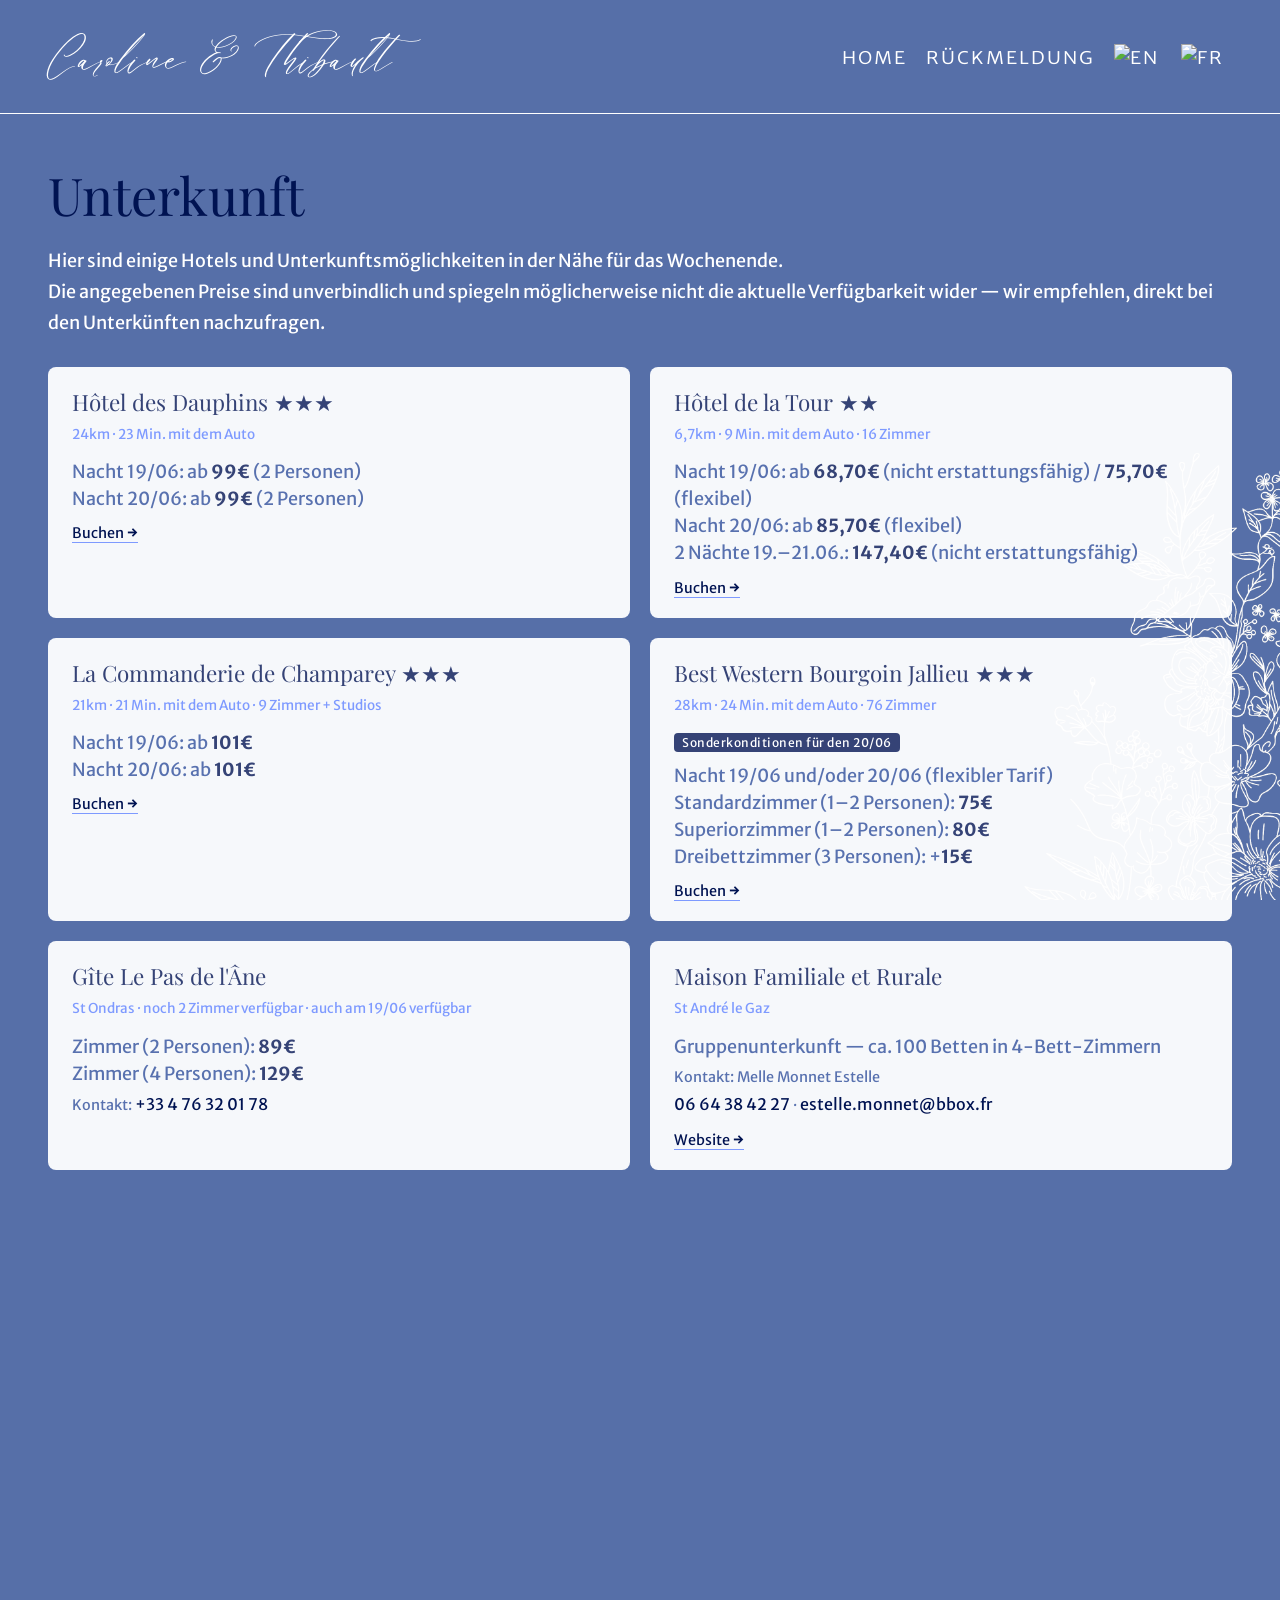
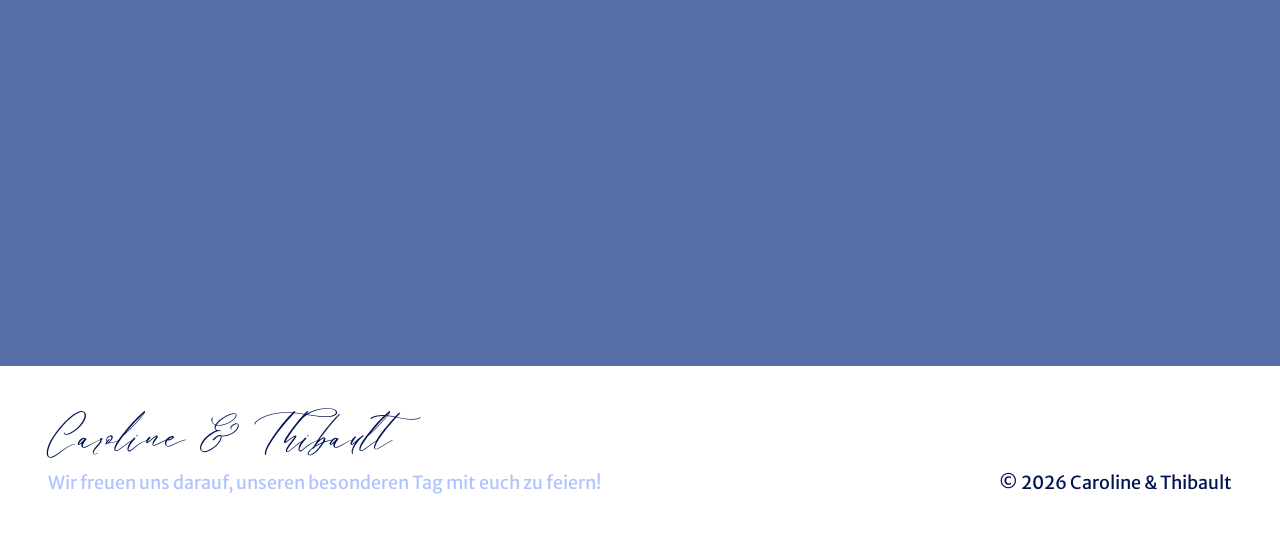
==== accommodation-de.html @ 01caefed "French and German accommodation pages" ====
<!DOCTYPE html>
<html lang="de">
<head>
    <link rel="stylesheet" href="style.css">
    <title>Hochzeit von Caro & Thibault</title>
    <meta charset="utf-8">
    <meta name="viewport" content="width=device-width, initial-scale=1.0">
    <link rel="icon" type="image/x-icon" href="favicon/favicon.ico">
    <link rel="stylesheet" href="https://fonts.googleapis.com/css?family=Merriweather+Sans:300|Merriweather+Sans:800|Playfair+Display">
</head>
<body>
<nav>
    <span class="logo"><i class="fancy">Caroline & Thibault</i></span>
    <div>
        <a href="index-de.html">Home</a>
        <a href="rsvp-de.html">Rückmeldung</a>
        <a href="accommodation.html">
            <img class="nav-flag" src="https://upload.wikimedia.org/wikipedia/commons/8/83/Flag_of_the_United_Kingdom_%283-5%29.svg" alt="EN"/>
        </a>
        <a href="accommodation-fr.html">
            <img class="nav-flag" src="https://upload.wikimedia.org/wikipedia/commons/c/c3/Flag_of_France.svg" alt="FR"/>
        </a>
    </div>
</nav>

<section class="flex header">
    <div>
        <h2 id="accommodation">Unterkunft</h2>
        <p>Hier sind einige Hotels und Unterkunftsmöglichkeiten in der Nähe für das Wochenende.<br/>Die angegebenen Preise sind unverbindlich und spiegeln möglicherweise nicht die aktuelle Verfügbarkeit wider — wir empfehlen, direkt bei den Unterkünften nachzufragen.</p>

       <div class="hotel-grid">

            <div class="hotel-card">
                <h3>Hôtel des Dauphins ★★★</h3>
                <p class="hotel-meta">24km · 23 Min. mit dem Auto</p>
                <p>Nacht 19/06: ab <strong>99€</strong> (2 Personen)</p>
                <p>Nacht 20/06: ab <strong>99€</strong> (2 Personen)</p>
                <a href="http://www.hotelsdesdauphins.com//">Buchen →</a>
            </div>

            <div class="hotel-card">
                <h3>Hôtel de la Tour ★★</h3>
                <p class="hotel-meta">6,7km · 9 Min. mit dem Auto · 16 Zimmer</p>
                <p>Nacht 19/06: ab <strong>68,70€</strong> (nicht erstattungsfähig) / <strong>75,70€</strong> (flexibel)</p>
                <p>Nacht 20/06: ab <strong>85,70€</strong> (flexibel)</p>
                <p>2 Nächte 19.–21.06.: <strong>147,40€</strong> (nicht erstattungsfähig)</p>
                <a href="https://www.hoteldelatourdupin.com/">Buchen →</a>
            </div>

            <div class="hotel-card">
                <h3>La Commanderie de Champarey ★★★</h3>
                <p class="hotel-meta">21km · 21 Min. mit dem Auto · 9 Zimmer + Studios</p>
                <p>Nacht 19/06: ab <strong>101€</strong></p>
                <p>Nacht 20/06: ab <strong>101€</strong></p>
                <a href="https://www.logishotels.com/fr/hotel/-2324?partid=1535/">Buchen →</a>
            </div>

            <div class="hotel-card">
                <h3>Best Western Bourgoin Jallieu ★★★</h3>
                <p class="hotel-meta">28km · 24 Min. mit dem Auto · 76 Zimmer</p>
                <span class="hotel-badge">Sonderkonditionen für den 20/06</span>
                <p>Nacht 19/06 und/oder 20/06 (flexibler Tarif)</p>
                <p>Standardzimmer (1–2 Personen): <strong>75€</strong></p>
                <p>Superiorzimmer (1–2 Personen): <strong>80€</strong></p>
                <p>Dreibettzimmer (3 Personen): +<strong>15€</strong></p>
                <a href="https://www.bestwestern-hotel-bourgoin.com/en/?utm_source=google&utm_medium=organic&utm_campaign=knowledge-graph">Buchen →</a>
            </div>

            <div class="hotel-card">
                <h3>Gîte Le Pas de l'Âne</h3>
                <p class="hotel-meta">St Ondras · noch 2 Zimmer verfügbar · auch am 19/06 verfügbar</p>
                <p>Zimmer (2 Personen): <strong>89€</strong></p>
                <p>Zimmer (4 Personen): <strong>129€</strong></p>
                <p class="hotel-contact">Kontakt: <a href="tel:+33476320178">+33 4 76 32 01 78</a></p>
            </div>

            <div class="hotel-card">
                <h3>Maison Familiale et Rurale</h3>
                <p class="hotel-meta">St André le Gaz</p>
                <p>Gruppenunterkunft — ca. 100 Betten in 4-Bett-Zimmern</p>
                <p class="hotel-contact">Kontakt: Melle Monnet Estelle<br/><a href="tel:+33664384227">06 64 38 42 27</a> · <a href="mailto:estelle.monnet@bbox.fr">estelle.monnet@bbox.fr</a></p>
                <a href="http://www.mfr-chalet-saintandre.org">Website →</a>
            </div>
        </div>

        <iframe src="https://www.google.com/maps/d/u/2/embed?mid=1q8tVdiSLbRMxxiuHOQV0YVHYGNm067g&ehbc=2E312F&noprof=1" width="100%" height="620" style="display: block; border: none; border-radius: 8px; margin: 24px 0;"></iframe>

    </div>
</section>

<footer class="flex">
    <div>
        <span><i class="fancy">Caroline & Thibault</i></span>
        <p class="light-blue">Wir freuen uns darauf, unseren besonderen Tag mit euch zu feiern!</p>
    </div>
    <div>
        <p class="blue">© 2026 Caroline & Thibault</p>
    </div>
</footer>
</body>
</html>
---- style.css ----
*, html {
    margin: 0;
    padding: 0;
    box-sizing: border-box;
}

html, body {
    height: 100%;
    /*width: 100%;*/
    font-family: "Merriweather Sans", "Helvetica Neue", Helvetica, Arial, sans-serif;
}

@font-face {
    font-family: myFont;
    src: url(fonts/lejour.otf); /* url of the font */
}

@font-face {
    font-family: myFontSerif;
    src: url(fonts/lejour-serif.otf); /* url of the font */
}

body {
    /*background: #566fa8 url("bg.png") no-repeat fixed;*/
    background: #566fa8 url("flowers2.png") no-repeat fixed;
    background-position-x: right;
    background-position-y: bottom;
    background-size: 200px;
    font-size: 18px;

    color: white;
    /*padding: 20px;*/

    & > * {
        padding: 24px;
    }
}

h1, h2, h3, h4, h5 {
    font-family: "Playfair Display", serif;
    color: #001352;
    /*font-weight: 800;*/
    margin-bottom: 16px;
    font-weight: 100;
}

h1 {
    font-size: 4.5rem;
    color: #b1c3ff;
}

h2 {
    font-size: 3.25rem;
}

h3 {
    font-size: 1.75rem;
}

a {
    color: #fff;
    text-decoration-line: none;

    &:hover {
        color: #7e9aff;
    }
}

p {
    line-height: 1.95rem;
}

nav {
    position: fixed;
    top: 0;
    left: 0;
    right: 0;
    display: flex;
    align-items: center;
    justify-content: space-between;
    background: #566fa8;
    border-bottom: 1px solid #fff;
    padding: 12px 24px;

    a {
        font-variant: all-small-caps;
        font-size: 20px;
        font-weight: 300 !important;
        letter-spacing: 2px;
        padding: 0 4px;

    }
}

.logo {
    padding-top: 12px;
}

button {
    font-family: "Playfair Display", serif;
    font-size: 20px;
    font-variant: all-small-caps;
    background: #001352;
    min-width: 120px;
    margin: 16px 0;
    padding: 12px 24px 16px;
    color: #fff;
    border: none;
    letter-spacing: 3px;

    &:hover {
        background: #7e9aff;
        cursor: pointer;
    }
}

img {
    max-width: 100vw;
    border-radius: 300px;
    width: 100%;
}

footer {
    background: #fff;
    padding-top: 56px;
    justify-content: space-between;
    align-items: flex-end;

    .fancy {
        color: #001352 !important;
    }
}

form {
    padding-top: 180px !important;
}

input, select, textarea {
    width: 100%;
    height: 40px;
    padding: 8px;
    margin: 12px 0 0 0;
    border-radius: 4px;
    border: none;
    font-family: "Montserrat", "Merriweather Sans", "Helvetica Neue", Helvetica, Arial, sans-serif;

}

label {
    color: #001352;
}


textarea {
    min-height: 25px;
}


.light-blue {
    color: #b1c3ff;
}

.blue {
    color: #001352;
}


.fancy {
    font-family: myFont, sans-serif;
    color: #fff;
    font-size: 48px;
}

.nav-flag {
    width: 24px;
    border-radius: 0;
}

.flex {

}

.header {
    justify-content: space-around;
    align-items: center;
    padding-top: 160px;

}

.schedule {
    margin-top: 18px;

    img {
        margin: 16px 0;
    }
}

.info {
    background: #fff;
    padding: 16px 24px;
    color: #354376;
    border-radius: 8px;

    h2, h3 {
        color: #354376;
    }

    h3 {
        margin: 30px 0 8px 0;
    }

    p {
        color: #5871af;
    }
}

.radio-group {
    display: flex;
    gap: 20px;
    margin-top: 8px;
}

label {
    font-weight: 700;
}

.radio-group label {
    font-weight: 400;
    display: flex;
    align-items: center;
    gap: 5px;
    cursor: pointer;
}

.radio-group input {
    margin: 0 4px 0 0;
    width: 20px;
}

.form-group {
    margin-bottom: 36px;
}

.form-group.partner {
    display: none;
}

.form-group:has(#plus-one-yes:checked) ~ .partner {
    display: block;
}


.will-attend {
    display: none;
}

.form-group:has(#attending:checked) + .will-attend {
    display: block;
}

button[type="submit"] {
    opacity: 0.5;
    pointer-events: none;
}

/* Path A: name + attending = no */
form:has(#name:not(:placeholder-shown)):has(input[name="attending"][value="no"]:checked) button[type="submit"] {
    opacity: 1;
    pointer-events: auto;
}

/* Path B, no partner: name + yes + email + food + plus_one=no + transportation */
form:has(#name:not(:placeholder-shown)):has(input[name="attending"][value="yes"]:checked):has(#email:not(:placeholder-shown)):has(#food:valid):has(input[name="plus_one"][value="no"]:checked):has(input[name="transportation"]:checked) button[type="submit"] {
    opacity: 1;
    pointer-events: auto;
}

/* Path B, with partner: same + partner name + partner food */
form:has(#name:not(:placeholder-shown)):has(input[name="attending"][value="yes"]:checked):has(#email:not(:placeholder-shown)):has(#food:valid):has(input[name="plus_one"][value="yes"]:checked):has(#name_plus_one:not(:placeholder-shown)):has(#food_partner:valid):has(input[name="transportation"]:checked) button[type="submit"] {
    opacity: 1;
    pointer-events: auto;
}

.more-info {
    margin: 0 auto;
    justify-content: center;
    text-align: center;

    h3 {
        font-weight: 700;
    }
}


@media screen and (max-width: 767px) {
    nav {
        span {
            max-width: 45%;
        }

        a {
            letter-spacing: 0;
        }
    }

    .flex {
        div + div {
            margin-top: 24px;
        }
    }

    .fancy {
        font-size: 36px;
    }

    .more-info {
        max-width: 230px;
    }
}


.gift-list {
    list-style: none;
    margin-top: 24px;
}

.gift-item {
    display: flex;
    align-items: center;
    padding: 10px 0;
    border-bottom: 1px solid rgba(255, 255, 255, 0.15);
    gap: 12px;
}

.gift-item:last-child {
    border-bottom: none;
}

.gift-emoji {
    font-size: 1.4rem;
    width: 2rem;
    text-align: center;
    flex-shrink: 0;
}

.gift-amount {
    font-family: "Playfair Display", serif;
    font-size: 1.1rem;
    color: #b1c3ff;
    width: 3.5rem;
    flex-shrink: 0;
}

.gift-desc {
    font-size: 0.95rem;
    color: #fff;
}

.gift-ornament {
    font-size: 1.2rem;
    letter-spacing: 0.8rem;
    margin-bottom: 1rem;
    text-align: center;
}

.gift-tagline {
    font-family: "Playfair Display", serif;
    font-size: 2rem;
    font-weight: 100;
    color: #b1c3ff;
    text-align: center;
    line-height: 1.4;
    margin-bottom: 0.5rem;
}

.gift-subtitle {
    font-size: 0.9rem;
    color: rgba(255, 255, 255, 0.65);
    margin-bottom: 0;
    text-align: center;
}

.gift-closing {
    font-family: "Playfair Display", serif;
    font-style: italic;
    font-size: 1.1rem;
    color: #b1c3ff;
    margin-top: 32px;
    line-height: 1.7;
}

.hotel-grid {
    margin-top: 28px;
    margin-left: 0 !important;
    display: grid;
    gap: 20px;
    grid-template-columns: 1fr;

    .hotel-card {
        margin-left: 0 !important;
    }
}

.hotel-card {
    background: rgba(255, 255, 255, 0.95);
    padding: 20px 24px;
    border-radius: 8px;

    h3 {
        color: #354376;
        font-size: 1.4rem;
        margin-bottom: 4px;
    }

    p {
        color: #5871af;
        line-height: 1.7rem;
    }

    strong {
        color: #354376;
    }

    .hotel-meta {
        font-size: 0.85rem;
        color: #7e9aff;
        margin-bottom: 10px;
    }

    .hotel-badge {
        display: inline-block;
        background: #354376;
        color: #fff;
        font-size: 0.75rem;
        padding: 2px 8px;
        border-radius: 4px;
        margin-bottom: 10px;
        letter-spacing: 0.5px;
    }

    a {
        color: #001352;
        display: inline-block;
        margin-top: 12px;
        font-size: 0.9rem;
        border-bottom: 1px solid #7e9aff;

        &:hover {
            color: #7e9aff;
        }
    }

    .hotel-contact a {
        margin-top: 0;
        border-bottom: none;
        font-size: 1rem;
    }

    .hotel-contact {
        color: #5871af;
        font-size: 0.9rem;
        margin-top: 4px;
    }
}

@media screen and (min-width: 768px) {
    .hotel-grid {
        grid-template-columns: 1fr 1fr;
    }
}


@media screen and (min-width: 768px) {
    body {
        background-size: 400px;

        & > * {
            padding: 48px;
        }
    }

    nav {
        display: flex;
        align-items: center;
        justify-content: space-between;
        background: #566fa8;
        border-bottom: 1px solid #fff;
        padding: 24px 48px;

        a {
            font-variant: all-small-caps;
            font-size: 20px;
            font-weight: 700;
            letter-spacing: 2px;
            padding: 0 8px;
        }
    }

    img {
        max-height: 800px;
    }

    form {
        padding-top: 180px !important;
    }

    .flex {
        display: flex;
        margin-bottom: 80px;

        & > div {
            /*width: 50%;*/
        }

        div + div {
            margin-left: 36px;
        }
    }

    .image-side {
        width: 40%;
        max-width: 600px;
        min-width: 400px;
    }
}


@media screen and (min-width: 1024px) {
    .image-side {
        max-width: 600px;
        min-width: 560px;
    }

    .flex {
        div + div {
            margin-left: 100px;
        }
    }
}


@media screen and (min-width: 1280px) {
    .image-side {
        max-width: 800px;
        min-width: 600px;
    }

    .flex {
        div + div {
            margin-left: 100px;
        }
    }
}
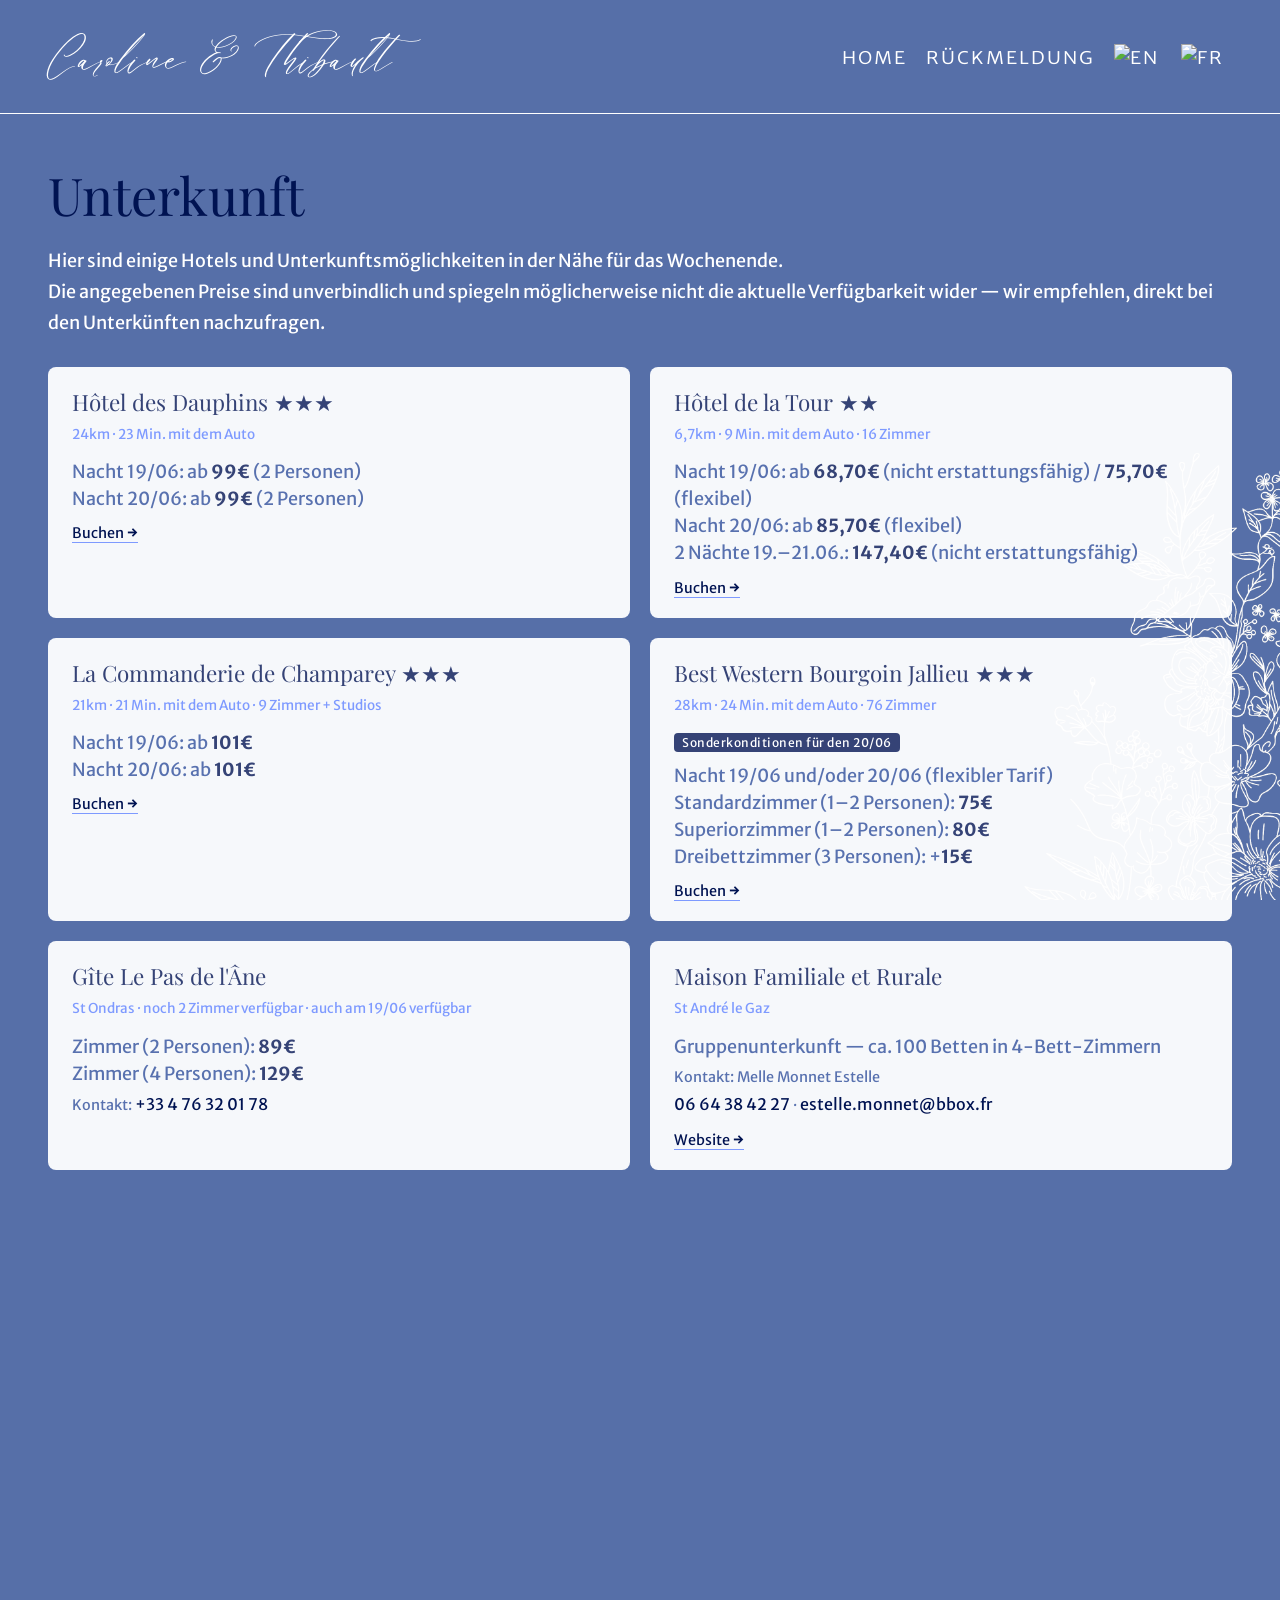
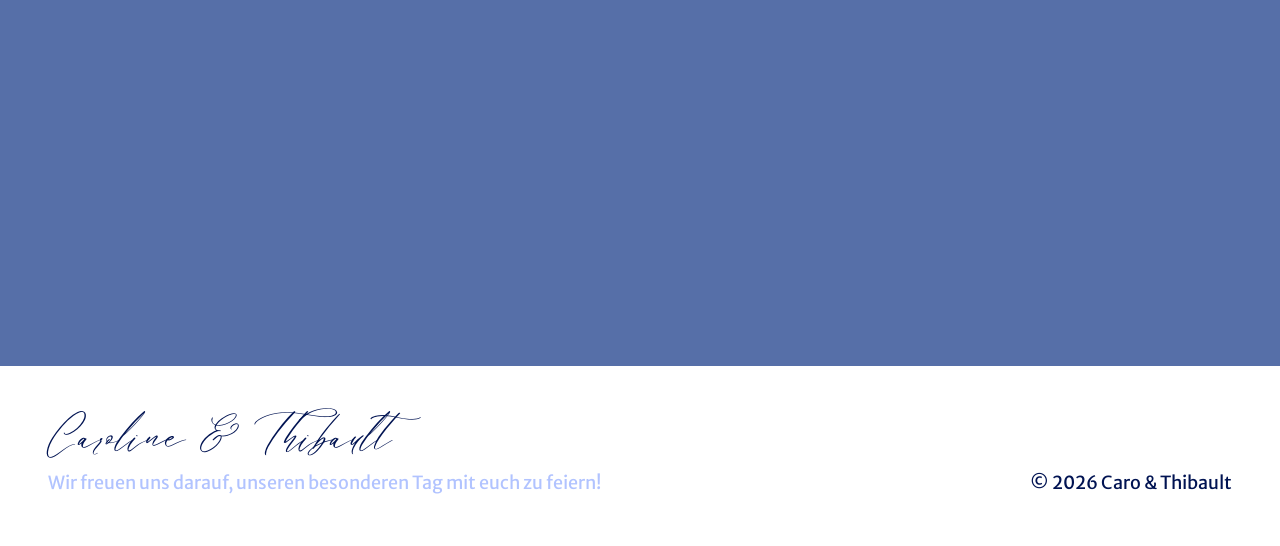
==== commit 842f5966: "Fix footer text" ====
--- a/accommodation-de.html
+++ b/accommodation-de.html
@@ -94,7 +94,7 @@
         <p class="light-blue">Wir freuen uns darauf, unseren besonderen Tag mit euch zu feiern!</p>
     </div>
     <div>
-        <p class="blue">© 2026 Caroline & Thibault</p>
+        <p class="blue">© 2026 Caro & Thibault</p>
     </div>
 </footer>
 </body>
--- a/style.css
+++ b/style.css
@@ -132,6 +132,7 @@
 }
 
 form {
+    min-height: calc(100vh - 206px);
     padding-top: 180px !important;
 }
 
@@ -502,6 +503,7 @@
 
     form {
         padding-top: 180px !important;
+        min-height: calc(100vh - 180px);
     }
 
     .flex {
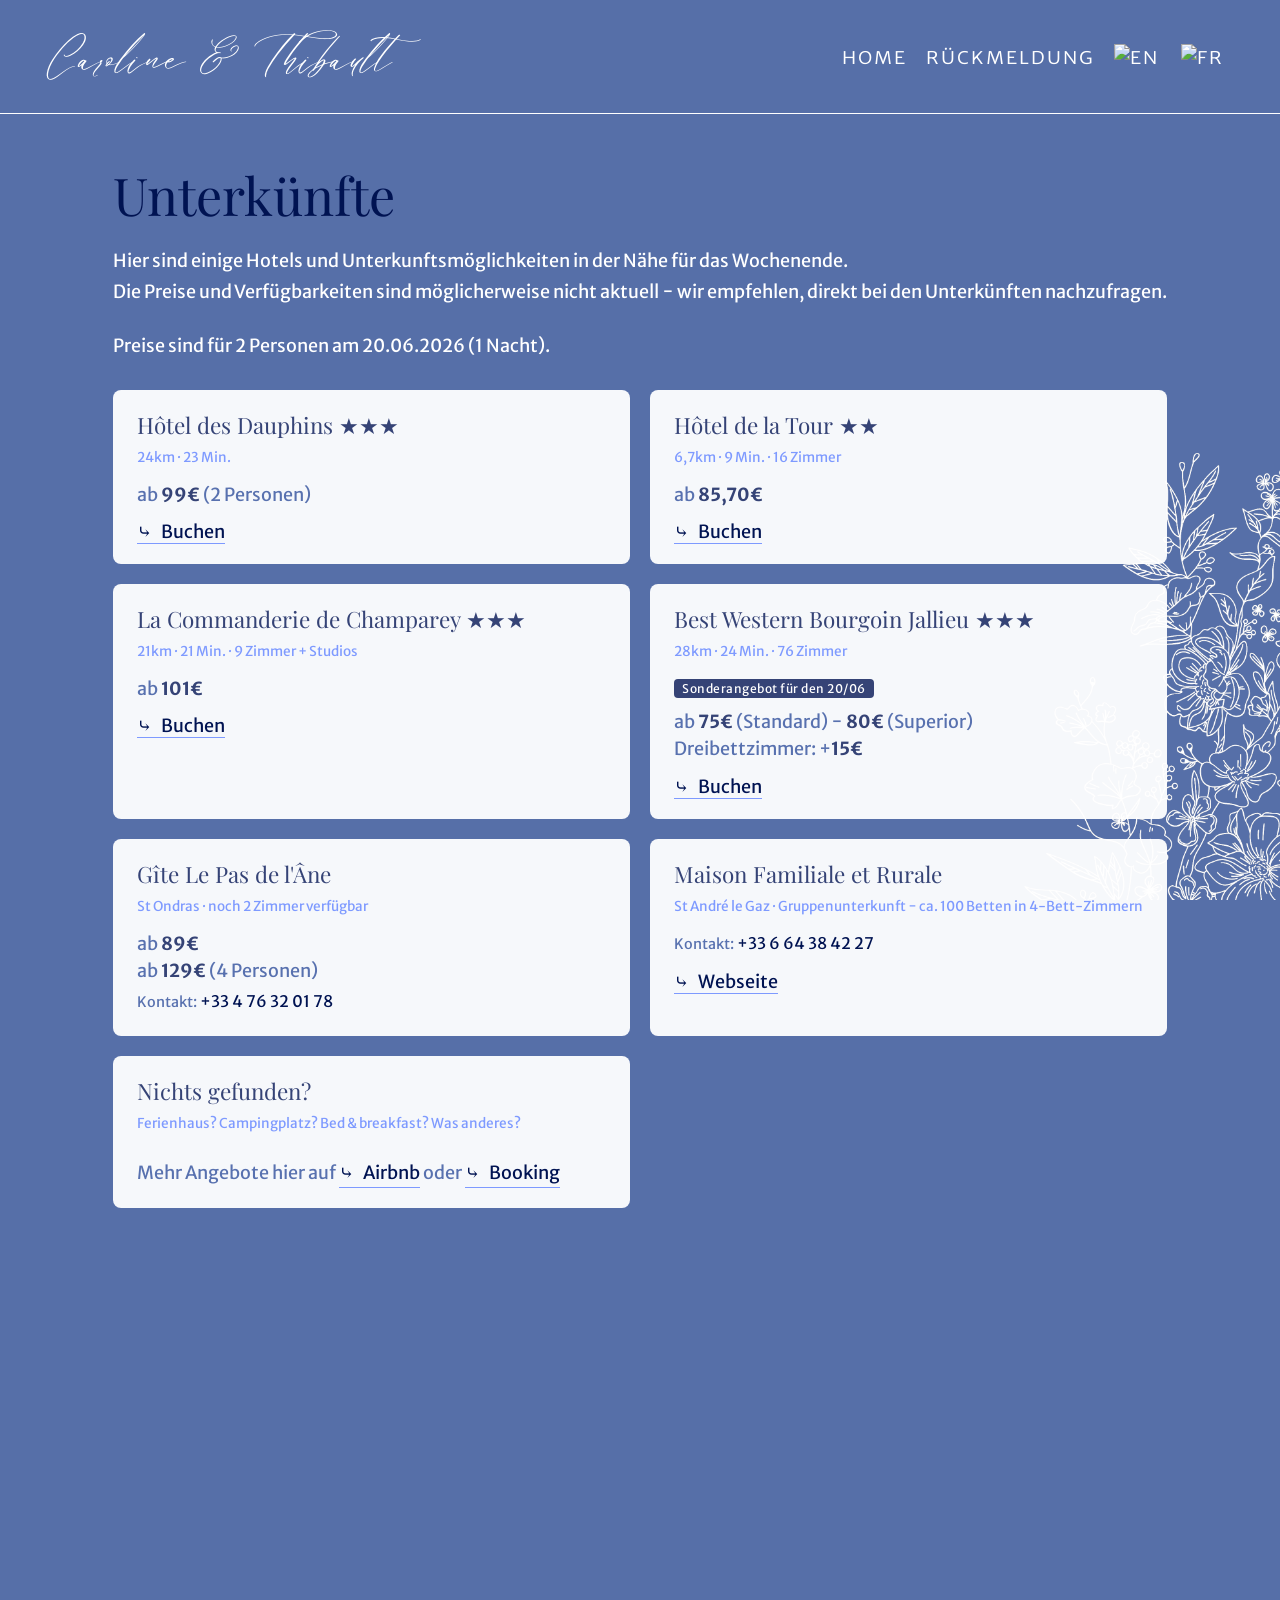
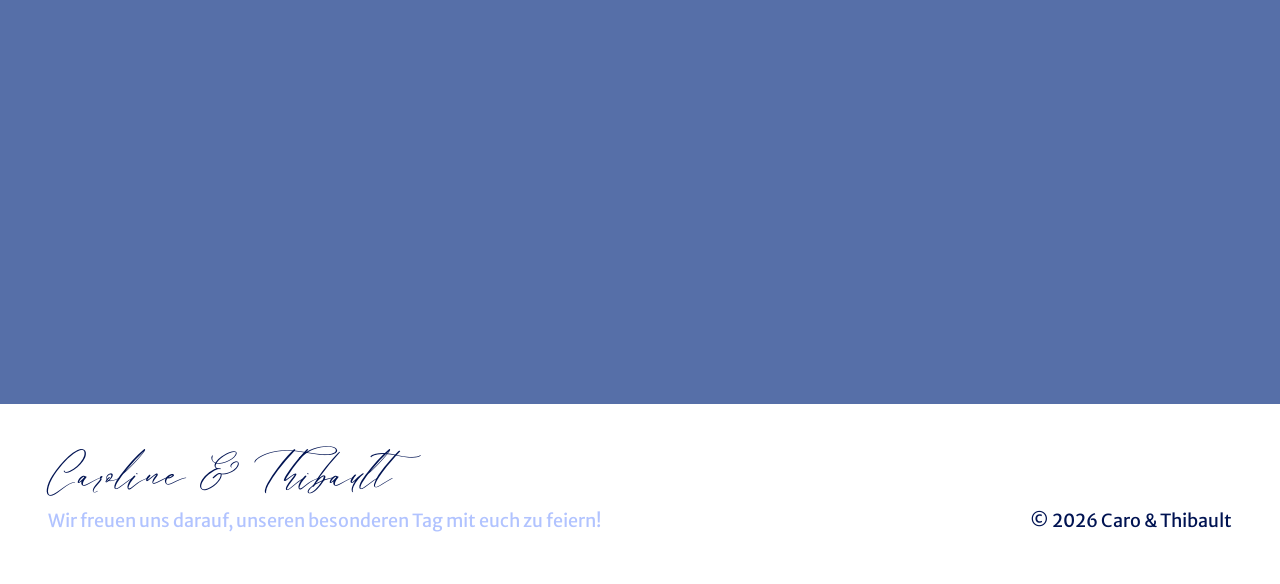
==== commit aec1bfff: "Accommodation fixes" ====
--- a/accommodation-de.html
+++ b/accommodation-de.html
@@ -6,7 +6,8 @@
     <meta charset="utf-8">
     <meta name="viewport" content="width=device-width, initial-scale=1.0">
     <link rel="icon" type="image/x-icon" href="favicon/favicon.ico">
-    <link rel="stylesheet" href="https://fonts.googleapis.com/css?family=Merriweather+Sans:300|Merriweather+Sans:800|Playfair+Display">
+    <link rel="stylesheet"
+          href="https://fonts.googleapis.com/css?family=Merriweather+Sans:300|Merriweather+Sans:800|Playfair+Display">
 </head>
 <body>
 <nav>
@@ -15,75 +16,90 @@
         <a href="index-de.html">Home</a>
         <a href="rsvp-de.html">Rückmeldung</a>
         <a href="accommodation.html">
-            <img class="nav-flag" src="https://upload.wikimedia.org/wikipedia/commons/8/83/Flag_of_the_United_Kingdom_%283-5%29.svg" alt="EN"/>
+            <img class="nav-flag"
+                 src="https://upload.wikimedia.org/wikipedia/commons/8/83/Flag_of_the_United_Kingdom_%283-5%29.svg"
+                 alt="EN"/>
         </a>
         <a href="accommodation-fr.html">
-            <img class="nav-flag" src="https://upload.wikimedia.org/wikipedia/commons/c/c3/Flag_of_France.svg" alt="FR"/>
+            <img class="nav-flag" src="https://upload.wikimedia.org/wikipedia/commons/c/c3/Flag_of_France.svg"
+                 alt="FR"/>
         </a>
     </div>
 </nav>
 
 <section class="flex header">
     <div>
-        <h2 id="accommodation">Unterkunft</h2>
-        <p>Hier sind einige Hotels und Unterkunftsmöglichkeiten in der Nähe für das Wochenende.<br/>Die angegebenen Preise sind unverbindlich und spiegeln möglicherweise nicht die aktuelle Verfügbarkeit wider — wir empfehlen, direkt bei den Unterkünften nachzufragen.</p>
-
-       <div class="hotel-grid">
+        <h2 id="accommodation">Unterkünfte</h2>
+        <p>Hier sind einige Hotels und Unterkunftsmöglichkeiten in der Nähe für das Wochenende.<br/>Die
+            Preise und Verfügbarkeiten sind möglicherweise nicht aktuell − wir empfehlen, direkt bei den Unterkünften nachzufragen.</p>
+        <br/>
+        <p>Preise sind für 2 Personen am 20.06.2026 (1 Nacht).</p>
+        <div class="hotel-grid">
 
             <div class="hotel-card">
                 <h3>Hôtel des Dauphins ★★★</h3>
-                <p class="hotel-meta">24km · 23 Min. mit dem Auto</p>
-                <p>Nacht 19/06: ab <strong>99€</strong> (2 Personen)</p>
-                <p>Nacht 20/06: ab <strong>99€</strong> (2 Personen)</p>
-                <a href="http://www.hotelsdesdauphins.com//">Buchen →</a>
+                <p class="hotel-meta">24km · 23 Min.</p>
+                <p>ab <strong>99€</strong> (2 Personen)</p>
+                <a href="http://www.hotelsdesdauphins.com//">⤷ &nbsp; Buchen</a>
             </div>
 
             <div class="hotel-card">
                 <h3>Hôtel de la Tour ★★</h3>
-                <p class="hotel-meta">6,7km · 9 Min. mit dem Auto · 16 Zimmer</p>
-                <p>Nacht 19/06: ab <strong>68,70€</strong> (nicht erstattungsfähig) / <strong>75,70€</strong> (flexibel)</p>
-                <p>Nacht 20/06: ab <strong>85,70€</strong> (flexibel)</p>
-                <p>2 Nächte 19.–21.06.: <strong>147,40€</strong> (nicht erstattungsfähig)</p>
-                <a href="https://www.hoteldelatourdupin.com/">Buchen →</a>
+                <p class="hotel-meta">6,7km · 9 Min. · 16 Zimmer</p>
+                <p>ab <strong>85,70€</strong></p>
+                <a href="https://www.hoteldelatourdupin.com/">⤷ &nbsp; Buchen</a>
             </div>
 
             <div class="hotel-card">
                 <h3>La Commanderie de Champarey ★★★</h3>
-                <p class="hotel-meta">21km · 21 Min. mit dem Auto · 9 Zimmer + Studios</p>
-                <p>Nacht 19/06: ab <strong>101€</strong></p>
-                <p>Nacht 20/06: ab <strong>101€</strong></p>
-                <a href="https://www.logishotels.com/fr/hotel/-2324?partid=1535/">Buchen →</a>
+                <p class="hotel-meta">21km · 21 Min. · 9 Zimmer + Studios</p>
+                <p>ab <strong>101€</strong></p>
+                <a href="https://www.logishotels.com/fr/hotel/-2324?partid=1535/">⤷ &nbsp; Buchen</a>
             </div>
 
             <div class="hotel-card">
                 <h3>Best Western Bourgoin Jallieu ★★★</h3>
-                <p class="hotel-meta">28km · 24 Min. mit dem Auto · 76 Zimmer</p>
-                <span class="hotel-badge">Sonderkonditionen für den 20/06</span>
-                <p>Nacht 19/06 und/oder 20/06 (flexibler Tarif)</p>
-                <p>Standardzimmer (1–2 Personen): <strong>75€</strong></p>
-                <p>Superiorzimmer (1–2 Personen): <strong>80€</strong></p>
-                <p>Dreibettzimmer (3 Personen): +<strong>15€</strong></p>
-                <a href="https://www.bestwestern-hotel-bourgoin.com/en/?utm_source=google&utm_medium=organic&utm_campaign=knowledge-graph">Buchen →</a>
+                <p class="hotel-meta">28km · 24 Min. · 76 Zimmer</p>
+                <span class="hotel-badge">Sonderangebot für den 20/06</span>
+                <p>ab <strong>75€</strong> (Standard) − <strong>80€</strong> (Superior)</p>
+                <p>Dreibettzimmer: +<strong>15€</strong></p>
+                <a href="https://www.bestwestern-hotel-bourgoin.com/en/?utm_source=google&utm_medium=organic&utm_campaign=knowledge-graph">⤷
+                    &nbsp; Buchen</a>
             </div>
 
             <div class="hotel-card">
                 <h3>Gîte Le Pas de l'Âne</h3>
-                <p class="hotel-meta">St Ondras · noch 2 Zimmer verfügbar · auch am 19/06 verfügbar</p>
-                <p>Zimmer (2 Personen): <strong>89€</strong></p>
-                <p>Zimmer (4 Personen): <strong>129€</strong></p>
+                <p class="hotel-meta">St Ondras · noch 2 Zimmer verfügbar</p>
+                <p>ab <strong>89€</strong></p>
+                <p>ab <strong>129€</strong> (4 Personen)</p>
                 <p class="hotel-contact">Kontakt: <a href="tel:+33476320178">+33 4 76 32 01 78</a></p>
             </div>
 
             <div class="hotel-card">
                 <h3>Maison Familiale et Rurale</h3>
-                <p class="hotel-meta">St André le Gaz</p>
-                <p>Gruppenunterkunft — ca. 100 Betten in 4-Bett-Zimmern</p>
-                <p class="hotel-contact">Kontakt: Melle Monnet Estelle<br/><a href="tel:+33664384227">06 64 38 42 27</a> · <a href="mailto:estelle.monnet@bbox.fr">estelle.monnet@bbox.fr</a></p>
-                <a href="http://www.mfr-chalet-saintandre.org">Website →</a>
+                <p class="hotel-meta">St André le Gaz · Gruppenunterkunft − ca. 100 Betten in 4-Bett-Zimmern</p>
+                <p class="hotel-contact">Kontakt: <a href="tel:+33664384227">+33 6 64 38 42 27</a></p>
+                <a href="http://www.mfr-chalet-saintandre.org">⤷ &nbsp; Webseite</a>
+            </div>
+            <div class="hotel-card">
+                <h3>Nichts gefunden?</h3>
+                <p class="hotel-meta">Ferienhaus? Campingplatz? Bed & breakfast? Was anderes?</p>
+                <p>
+                    Mehr Angebote hier auf
+                    <a target="_blank" href="https://www.airbnb.com/s/Chateau-du-Passage--Route-de-Virieu--Le-Passage--France/homes?refinement_paths%5B%5D=%2Fhomes&flexible_trip_dates%5B%5D=april&flexible_trip_dates%5B%5D=june&flexible_trip_lengths%5B%5D=weekend_trip&date_picker_type=calendar&adults=2&guests=4&search_type=user_map_move&monthly_start_date=2026-05-01&monthly_length=3&monthly_end_date=2026-08-01&price_filter_input_type=2&price_filter_num_nights=1&channel=EXPLORE&checkin=2026-06-20&checkout=2026-06-21&place_id=ChIJAYUSddkhi0cRQewMSRWs6-A&acp_id=t-g-ChIJAYUSddkhi0cRQewMSRWs6-A&query=Chateau%20du%20Passage%2C%20Route%20de%20Virieu%2C%20Le%20Passage%2C%20France&search_mode=regular_search&ne_lat=45.65290359291396&ne_lng=5.616340894384848&sw_lat=45.45711790092471&sw_lng=5.376585293664107&zoom=11.974248579623294&zoom_level=11.974248579623294&search_by_map=true">
+                        ⤷ &nbsp; Airbnb
+                    </a>
+                    oder
+                    <a target="_blank" href="https://www.booking.com/searchresults.html?label=gen173nr-10CAEoggI46AdIM1gEaCyIAQGYATO4AQfIAQzYAQPoAQH4AQGIAgGoAgG4Ara3lM8GwAIB0gIkNmRhMTgyYTItODhlYi00Y2Y2LWI4ZGItNmI0ZDYwY2U5NWYx2AIB4AIB&aid=304142&ss=Le+Passage%2C+Rh%C3%B4ne-Alps%2C+France&ssne=Annecy&ssne_untouched=Annecy&lang=en-us&src=searchresults&dest_id=-1442380&dest_type=city&ac_position=4&ac_click_type=b&ac_langcode=xu&ac_suggestion_list_length=5&search_selected=true&search_pageview_id=329d8062363b041c&checkin=2026-06-20&checkout=2026-06-21&group_adults=2&no_rooms=1&group_children=0&nflt=oos%3D1#map_closed">
+                        ⤷ &nbsp; Booking
+                    </a>
+                </p>
             </div>
         </div>
 
-        <iframe src="https://www.google.com/maps/d/u/2/embed?mid=1q8tVdiSLbRMxxiuHOQV0YVHYGNm067g&ehbc=2E312F&noprof=1" width="100%" height="620" style="display: block; border: none; border-radius: 8px; margin: 24px 0;"></iframe>
+        <iframe src="https://www.google.com/maps/d/u/2/embed?mid=1q8tVdiSLbRMxxiuHOQV0YVHYGNm067g&ehbc=2E312F&noprof=1"
+                width="100%" height="620"
+                style="display: block; border: none; border-radius: 8px; margin: 24px 0;"></iframe>
 
     </div>
 </section>
--- a/style.css
+++ b/style.css
@@ -443,7 +443,6 @@
         color: #001352;
         display: inline-block;
         margin-top: 12px;
-        font-size: 0.9rem;
         border-bottom: 1px solid #7e9aff;
 
         &:hover {
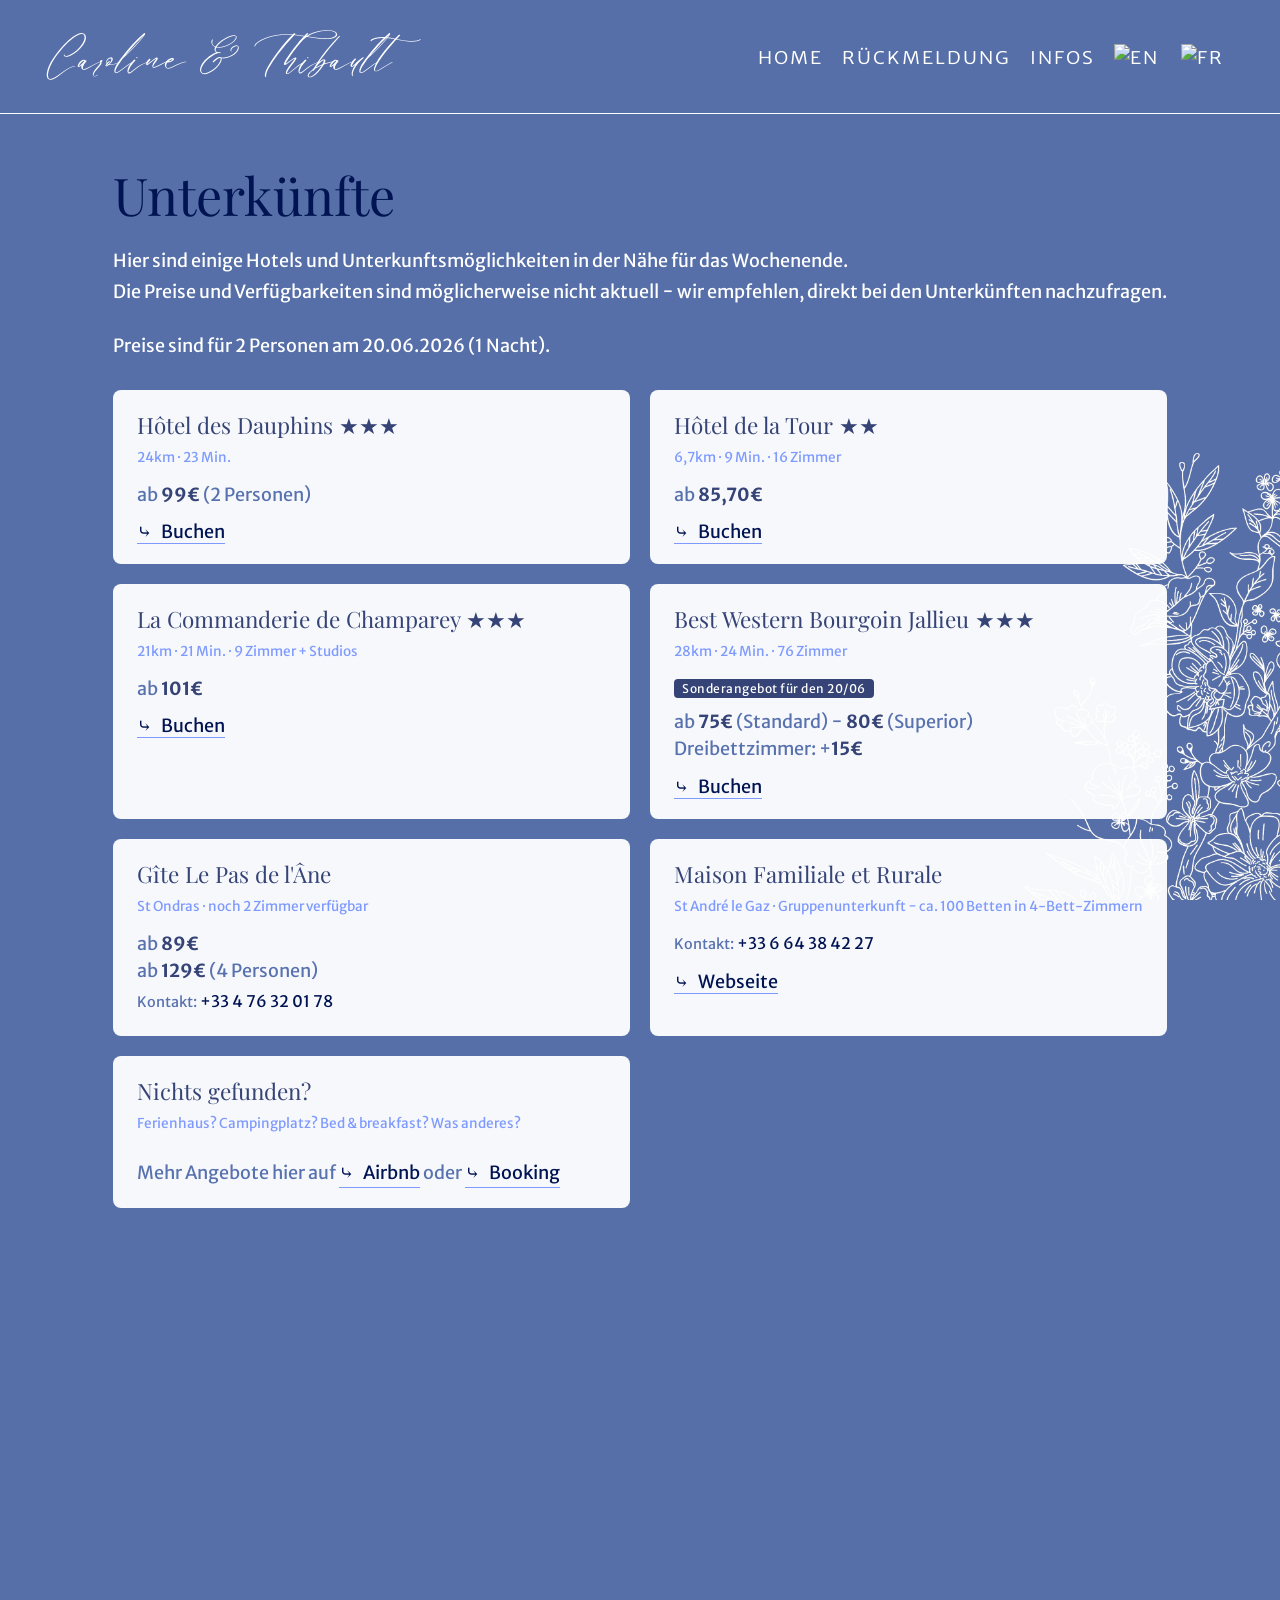
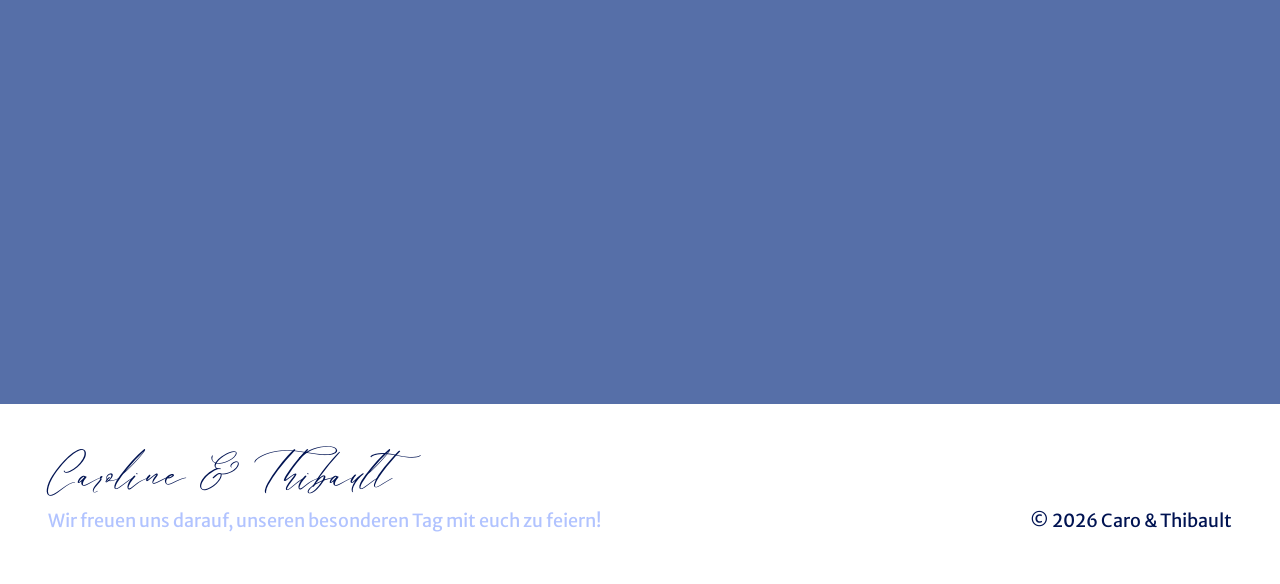
==== commit 97cf3bec: "Fixes for info" ====
--- a/accommodation-de.html
+++ b/accommodation-de.html
@@ -15,6 +15,7 @@
     <div>
         <a href="index-de.html">Home</a>
         <a href="rsvp-de.html">Rückmeldung</a>
+        <a href="info-de.html">Infos</a>
         <a href="accommodation.html">
             <img class="nav-flag"
                  src="https://upload.wikimedia.org/wikipedia/commons/8/83/Flag_of_the_United_Kingdom_%283-5%29.svg"
@@ -31,7 +32,8 @@
     <div>
         <h2 id="accommodation">Unterkünfte</h2>
         <p>Hier sind einige Hotels und Unterkunftsmöglichkeiten in der Nähe für das Wochenende.<br/>Die
-            Preise und Verfügbarkeiten sind möglicherweise nicht aktuell − wir empfehlen, direkt bei den Unterkünften nachzufragen.</p>
+            Preise und Verfügbarkeiten sind möglicherweise nicht aktuell − wir empfehlen, direkt bei den Unterkünften
+            nachzufragen.</p>
         <br/>
         <p>Preise sind für 2 Personen am 20.06.2026 (1 Nacht).</p>
         <div class="hotel-grid">
@@ -86,11 +88,13 @@
                 <p class="hotel-meta">Ferienhaus? Campingplatz? Bed & breakfast? Was anderes?</p>
                 <p>
                     Mehr Angebote hier auf
-                    <a target="_blank" href="https://www.airbnb.com/s/Chateau-du-Passage--Route-de-Virieu--Le-Passage--France/homes?refinement_paths%5B%5D=%2Fhomes&flexible_trip_dates%5B%5D=april&flexible_trip_dates%5B%5D=june&flexible_trip_lengths%5B%5D=weekend_trip&date_picker_type=calendar&adults=2&guests=4&search_type=user_map_move&monthly_start_date=2026-05-01&monthly_length=3&monthly_end_date=2026-08-01&price_filter_input_type=2&price_filter_num_nights=1&channel=EXPLORE&checkin=2026-06-20&checkout=2026-06-21&place_id=ChIJAYUSddkhi0cRQewMSRWs6-A&acp_id=t-g-ChIJAYUSddkhi0cRQewMSRWs6-A&query=Chateau%20du%20Passage%2C%20Route%20de%20Virieu%2C%20Le%20Passage%2C%20France&search_mode=regular_search&ne_lat=45.65290359291396&ne_lng=5.616340894384848&sw_lat=45.45711790092471&sw_lng=5.376585293664107&zoom=11.974248579623294&zoom_level=11.974248579623294&search_by_map=true">
+                    <a target="_blank"
+                       href="https://www.airbnb.com/s/Chateau-du-Passage--Route-de-Virieu--Le-Passage--France/homes?refinement_paths%5B%5D=%2Fhomes&flexible_trip_dates%5B%5D=april&flexible_trip_dates%5B%5D=june&flexible_trip_lengths%5B%5D=weekend_trip&date_picker_type=calendar&adults=2&guests=4&search_type=user_map_move&monthly_start_date=2026-05-01&monthly_length=3&monthly_end_date=2026-08-01&price_filter_input_type=2&price_filter_num_nights=1&channel=EXPLORE&checkin=2026-06-20&checkout=2026-06-21&place_id=ChIJAYUSddkhi0cRQewMSRWs6-A&acp_id=t-g-ChIJAYUSddkhi0cRQewMSRWs6-A&query=Chateau%20du%20Passage%2C%20Route%20de%20Virieu%2C%20Le%20Passage%2C%20France&search_mode=regular_search&ne_lat=45.65290359291396&ne_lng=5.616340894384848&sw_lat=45.45711790092471&sw_lng=5.376585293664107&zoom=11.974248579623294&zoom_level=11.974248579623294&search_by_map=true">
                         ⤷ &nbsp; Airbnb
                     </a>
                     oder
-                    <a target="_blank" href="https://www.booking.com/searchresults.html?label=gen173nr-10CAEoggI46AdIM1gEaCyIAQGYATO4AQfIAQzYAQPoAQH4AQGIAgGoAgG4Ara3lM8GwAIB0gIkNmRhMTgyYTItODhlYi00Y2Y2LWI4ZGItNmI0ZDYwY2U5NWYx2AIB4AIB&aid=304142&ss=Le+Passage%2C+Rh%C3%B4ne-Alps%2C+France&ssne=Annecy&ssne_untouched=Annecy&lang=en-us&src=searchresults&dest_id=-1442380&dest_type=city&ac_position=4&ac_click_type=b&ac_langcode=xu&ac_suggestion_list_length=5&search_selected=true&search_pageview_id=329d8062363b041c&checkin=2026-06-20&checkout=2026-06-21&group_adults=2&no_rooms=1&group_children=0&nflt=oos%3D1#map_closed">
+                    <a target="_blank"
+                       href="https://www.booking.com/searchresults.html?label=gen173nr-10CAEoggI46AdIM1gEaCyIAQGYATO4AQfIAQzYAQPoAQH4AQGIAgGoAgG4Ara3lM8GwAIB0gIkNmRhMTgyYTItODhlYi00Y2Y2LWI4ZGItNmI0ZDYwY2U5NWYx2AIB4AIB&aid=304142&ss=Le+Passage%2C+Rh%C3%B4ne-Alps%2C+France&ssne=Annecy&ssne_untouched=Annecy&lang=en-us&src=searchresults&dest_id=-1442380&dest_type=city&ac_position=4&ac_click_type=b&ac_langcode=xu&ac_suggestion_list_length=5&search_selected=true&search_pageview_id=329d8062363b041c&checkin=2026-06-20&checkout=2026-06-21&group_adults=2&no_rooms=1&group_children=0&nflt=oos%3D1#map_closed">
                         ⤷ &nbsp; Booking
                     </a>
                 </p>
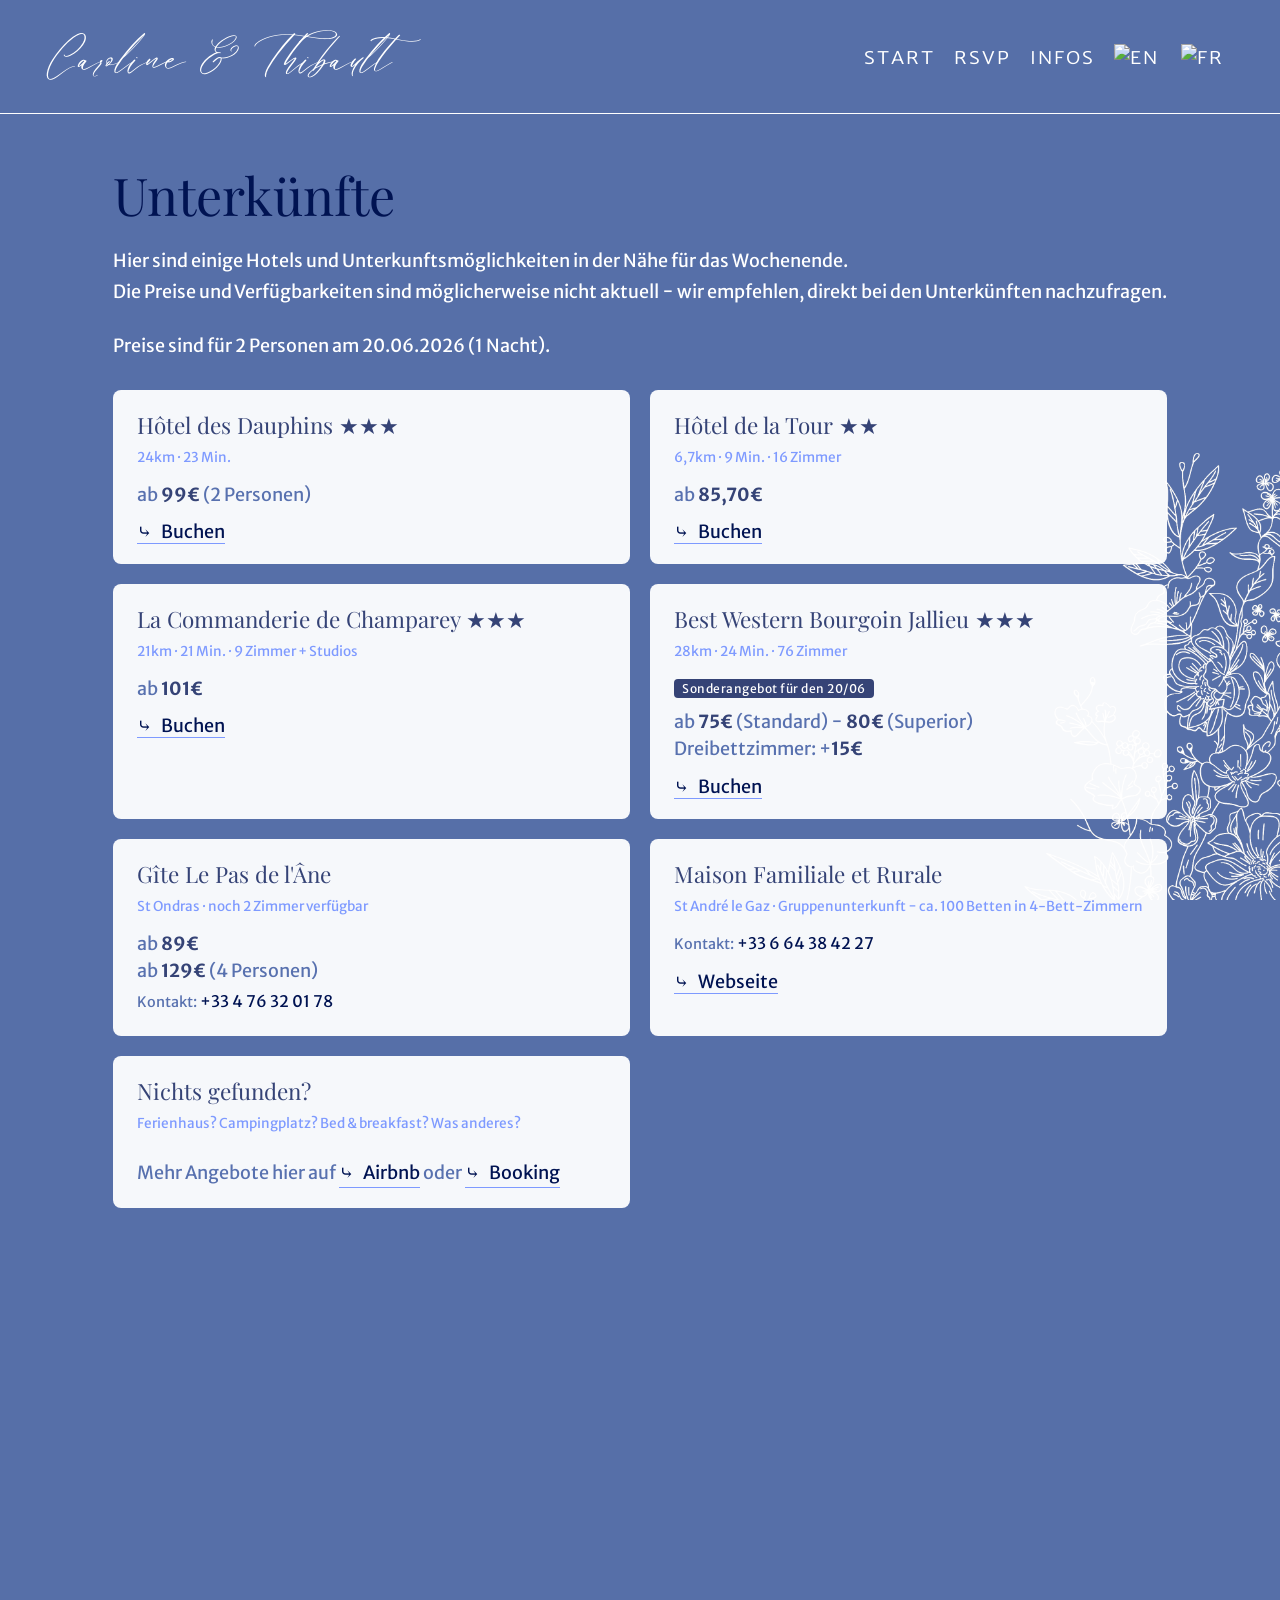
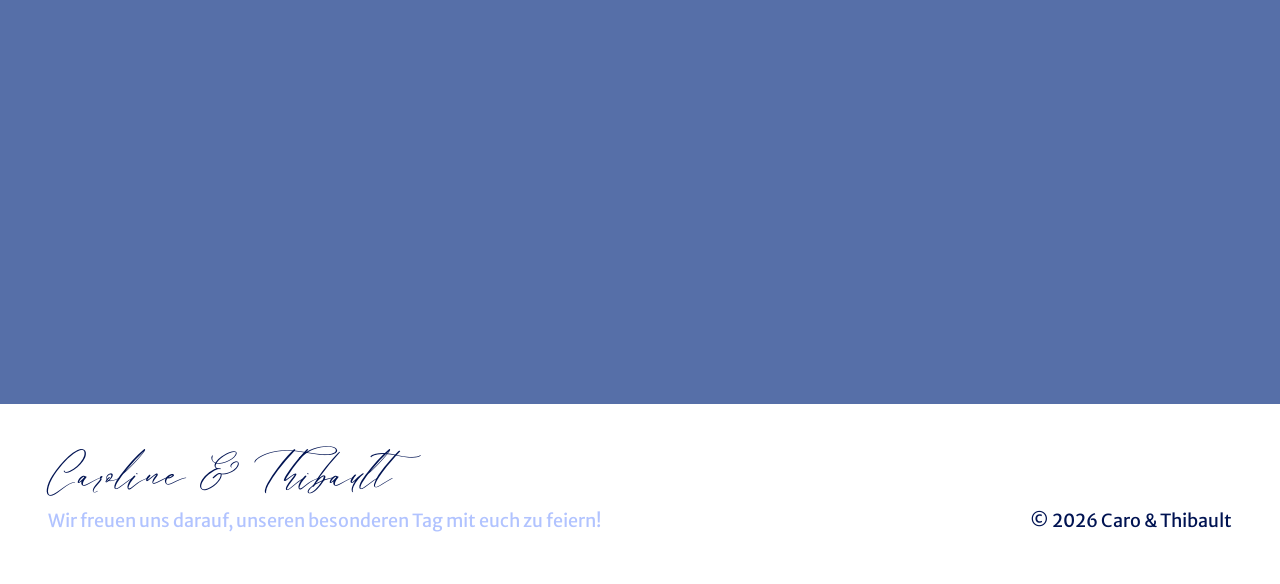
==== commit d507e044: "shorten german RSVP" ====
--- a/accommodation-de.html
+++ b/accommodation-de.html
@@ -13,8 +13,8 @@
 <nav>
     <span class="logo"><i class="fancy">Caroline & Thibault</i></span>
     <div>
-        <a href="index-de.html">Home</a>
-        <a href="rsvp-de.html">Rückmeldung</a>
+        <a href="index-de.html">Start</a>
+        <a href="rsvp-de.html">RSVP</a>
         <a href="info-de.html">Infos</a>
         <a href="accommodation.html">
             <img class="nav-flag"
--- a/style.css
+++ b/style.css
@@ -45,12 +45,12 @@
 }
 
 h1 {
-    font-size: 4.5rem;
+    font-size: 3.5rem;
     color: #b1c3ff;
 }
 
 h2 {
-    font-size: 3.25rem;
+    font-size: 2.5rem;
 }
 
 h3 {
@@ -500,6 +500,20 @@
         max-height: 800px;
     }
 
+    h1 {
+        font-size: 4.5rem;
+        color: #b1c3ff;
+    }
+
+    h2 {
+        font-size: 3.25rem;
+    }
+
+    h3 {
+        font-size: 1.75rem;
+    }
+
+
     form {
         padding-top: 180px !important;
         min-height: calc(100vh - 180px);
